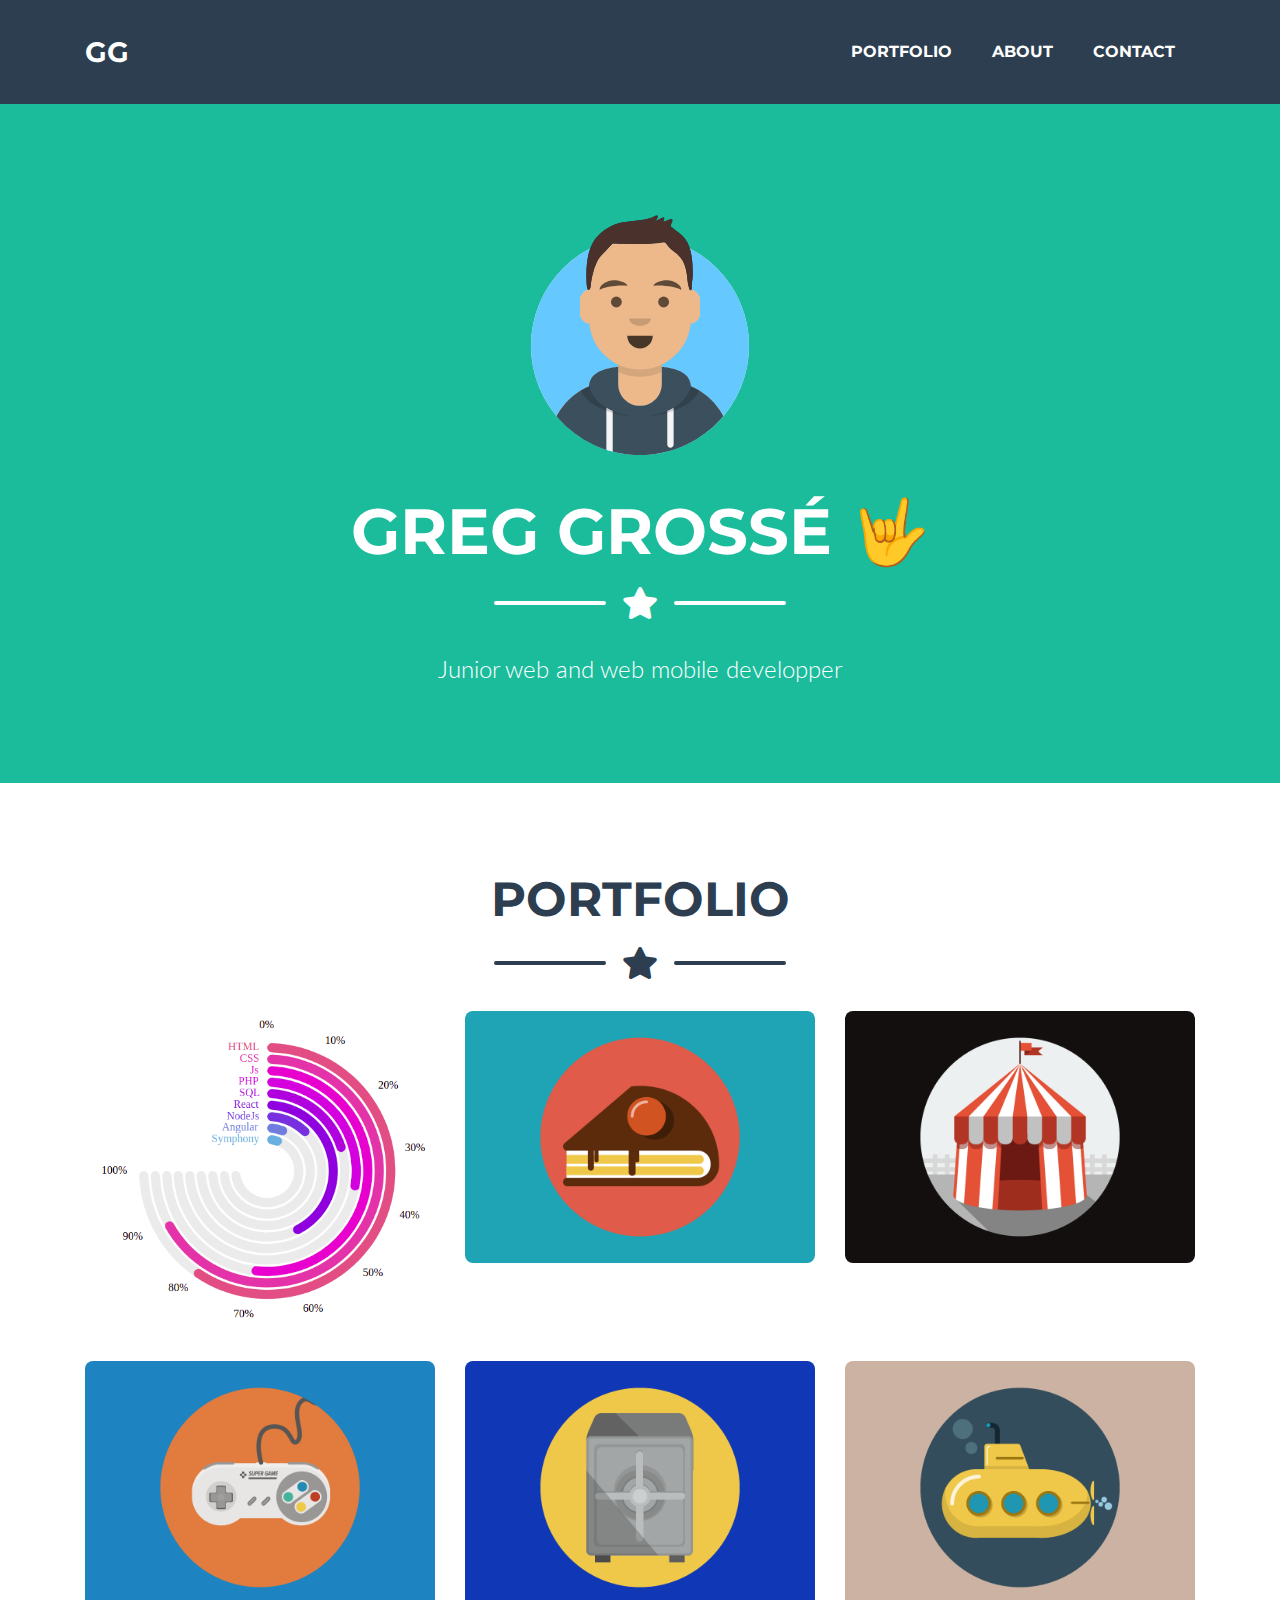
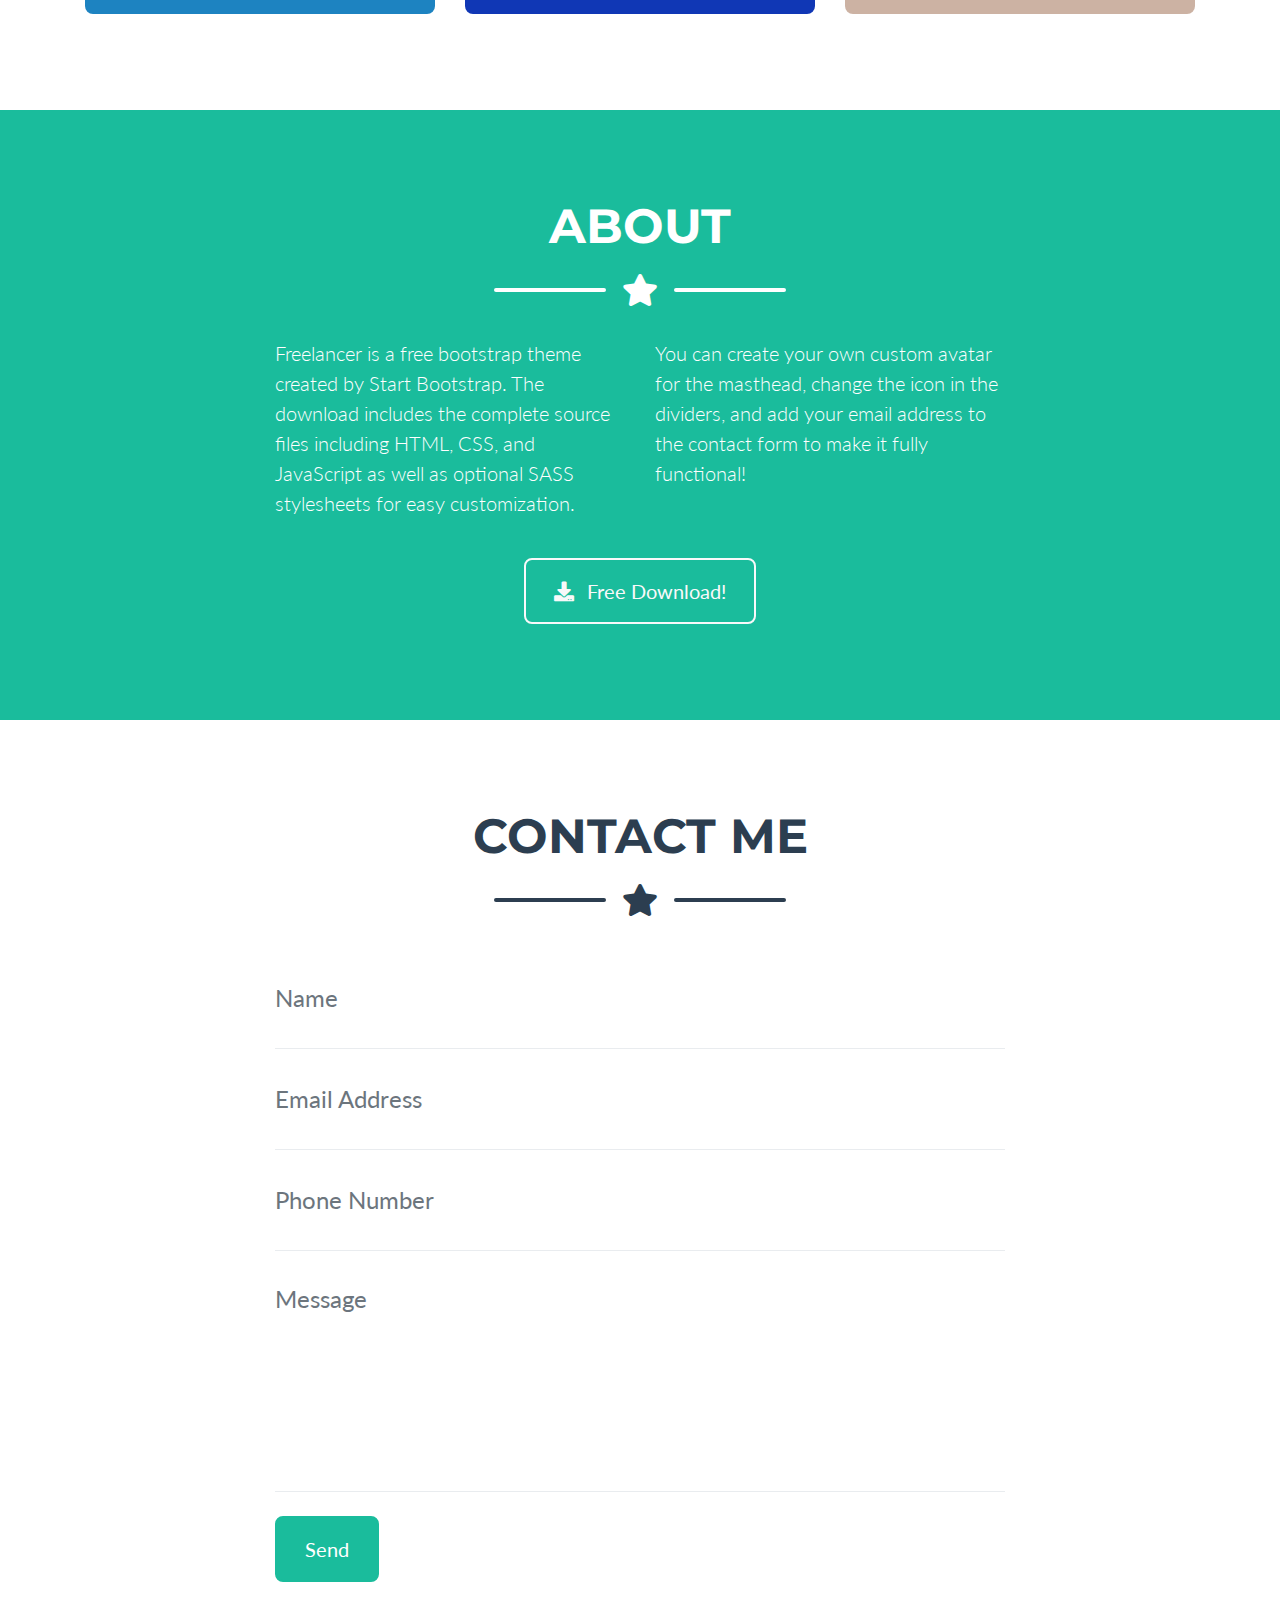
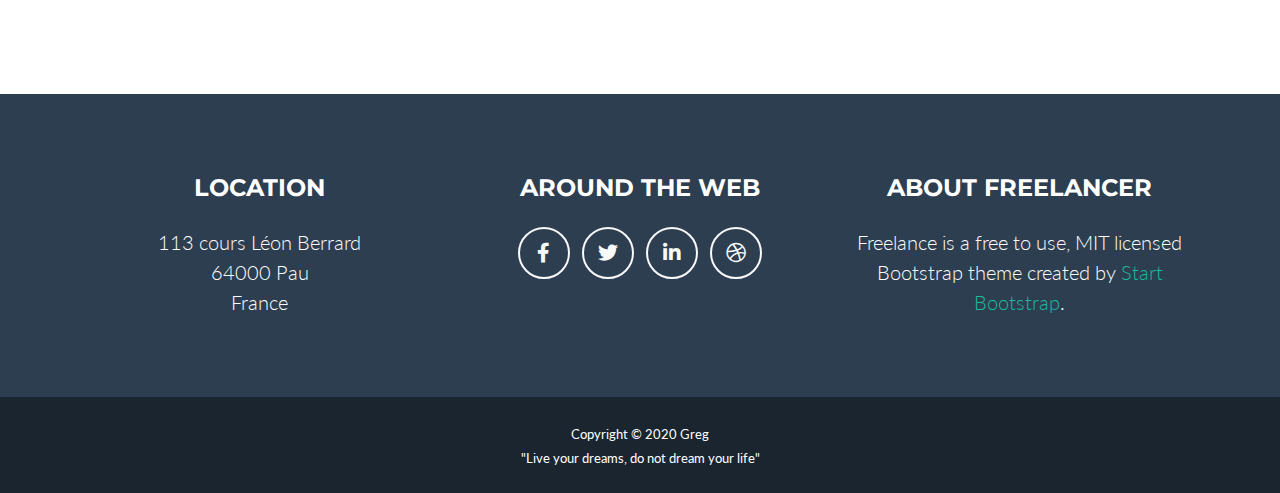
==== freelancer/index.html @ 430e90ca "maj" ====
<!DOCTYPE html>
<html lang="en">

<head>

  <meta charset="utf-8">
  <meta name="viewport" content="width=device-width, initial-scale=1, shrink-to-fit=no">
  <meta name="description" content="">
  <meta name="author" content="">

  <title>Greg portofolio</title>

  <!-- Custom fonts for this theme -->
  <link href="vendor/fontawesome-free/css/all.min.css" rel="stylesheet" type="text/css">
  <link href="https://fonts.googleapis.com/css?family=Montserrat:400,700" rel="stylesheet" type="text/css">
  <link href="https://fonts.googleapis.com/css?family=Lato:400,700,400italic,700italic" rel="stylesheet"
    type="text/css">

  <!-- Theme CSS -->
  <link href="css/freelancer.css" rel="stylesheet">

</head>

<body id="page-top">

  <!-- Navigation -->
  <nav class="navbar navbar-expand-lg bg-secondary text-uppercase fixed-top" id="mainNav">
    <div class="container">
      <a class="navbar-brand js-scroll-trigger" href="#page-top">GG</a>
      <button class="navbar-toggler navbar-toggler-right text-uppercase font-weight-bold bg-primary text-white rounded"
        type="button" data-toggle="collapse" data-target="#navbarResponsive" aria-controls="navbarResponsive"
        aria-expanded="false" aria-label="Toggle navigation">
        Menu
        <i class="fas fa-bars"></i>
      </button>
      <div class="collapse navbar-collapse" id="navbarResponsive">
        <ul class="navbar-nav ml-auto">
          <li class="nav-item mx-0 mx-lg-1">
            <a class="nav-link py-3 px-0 px-lg-3 rounded js-scroll-trigger" href="#portfolio">Portfolio</a>
          </li>
          <li class="nav-item mx-0 mx-lg-1">
            <a class="nav-link py-3 px-0 px-lg-3 rounded js-scroll-trigger" href="#about">About</a>
          </li>
          <li class="nav-item mx-0 mx-lg-1">
            <a class="nav-link py-3 px-0 px-lg-3 rounded js-scroll-trigger" href="#contact">Contact</a>
          </li>
        </ul>
      </div>
    </div>
  </nav>

  <!-- Masthead -->
  <header class="masthead bg-primary text-white text-center">
    <div class="container d-flex align-items-center flex-column">

      <!-- Masthead Avatar Image -->
      <img class="masthead-avatar mb-5" src="img/avataaarsg.svg" alt="">

      <!-- Masthead Heading -->
      <h1 class="masthead-heading text-uppercase mb-0">Greg Grossé 🤟</h1>

      <!-- Icon Divider -->
      <div class="divider-custom divider-light">
        <div class="divider-custom-line"></div>
        <div class="divider-custom-icon">
          <i class="fas fa-star"></i>
        </div>
        <div class="divider-custom-line"></div>
      </div>

      <!-- Masthead Subheading -->
      <p class="masthead-subheading font-weight-light mb-0">Junior web and web mobile developper</p>

    </div>
  </header>

  <!-- Portfolio Section -->
  <section class="page-section portfolio" id="portfolio">
    <div class="container">

      <!-- Portfolio Section Heading -->
      <h2 class="page-section-heading text-center text-uppercase text-secondary mb-0">Portfolio</h2>

      <!-- Icon Divider -->
      <div class="divider-custom">
        <div class="divider-custom-line"></div>
        <div class="divider-custom-icon">
          <i class="fas fa-star"></i>
        </div>
        <div class="divider-custom-line"></div>
      </div>

      <!-- Portfolio Grid Items -->
      <div class="row">

        <!-- Portfolio Item 1 -->
        <div class="col-md-6 col-lg-4">
          <div class="portfolio-item mx-auto" data-toggle="modal" data-target="#portfolioModal1">
            <div class="portfolio-item-caption d-flex align-items-center justify-content-center h-100 w-100">
              <div class="portfolio-item-caption-content text-center text-white">
                <i class="fas fa-plus fa-3x"></i>
              </div>
            </div>
            <img class="img-fluid" src="img/portfolio/chart.png" alt="">
          </div>
        </div>

        <!-- Portfolio Item 2 -->
        <div class="col-md-6 col-lg-4">
          <div class="portfolio-item mx-auto" data-toggle="modal" data-target="#portfolioModal2">
            <div class="portfolio-item-caption d-flex align-items-center justify-content-center h-100 w-100">
              <div class="portfolio-item-caption-content text-center text-white">
                <i class="fas fa-plus fa-3x"></i>
              </div>
            </div>
            <img class="img-fluid" src="img/portfolio/cake.png" alt="">
          </div>
        </div>

        <!-- Portfolio Item 3 -->
        <div class="col-md-6 col-lg-4">
          <div class="portfolio-item mx-auto" data-toggle="modal" data-target="#portfolioModal3">
            <div class="portfolio-item-caption d-flex align-items-center justify-content-center h-100 w-100">
              <div class="portfolio-item-caption-content text-center text-white">
                <i class="fas fa-plus fa-3x"></i>
              </div>
            </div>
            <img class="img-fluid" src="img/portfolio/circus.png" alt="">
          </div>
        </div>

        <!-- Portfolio Item 4 -->
        <div class="col-md-6 col-lg-4">
          <div class="portfolio-item mx-auto" data-toggle="modal" data-target="#portfolioModal4">
            <div class="portfolio-item-caption d-flex align-items-center justify-content-center h-100 w-100">
              <div class="portfolio-item-caption-content text-center text-white">
                <i class="fas fa-plus fa-3x"></i>
              </div>
            </div>
            <img class="img-fluid" src="img/portfolio/game.png" alt="">
          </div>
        </div>

        <!-- Portfolio Item 5 -->
        <div class="col-md-6 col-lg-4">
          <div class="portfolio-item mx-auto" data-toggle="modal" data-target="#portfolioModal5">
            <div class="portfolio-item-caption d-flex align-items-center justify-content-center h-100 w-100">
              <div class="portfolio-item-caption-content text-center text-white">
                <i class="fas fa-plus fa-3x"></i>
              </div>
            </div>
            <img class="img-fluid" src="img/portfolio/safe.png" alt="">
          </div>
        </div>

        <!-- Portfolio Item 6 -->
        <div class="col-md-6 col-lg-4">
          <div class="portfolio-item mx-auto" data-toggle="modal" data-target="#portfolioModal6">
            <div class="portfolio-item-caption d-flex align-items-center justify-content-center h-100 w-100">
              <div class="portfolio-item-caption-content text-center text-white">
                <i class="fas fa-plus fa-3x"></i>
              </div>
            </div>
            <img class="img-fluid" src="img/portfolio/submarine.png" alt="">
          </div>
        </div>

      </div>
      <!-- /.row -->

    </div>
  </section>

  <!-- About Section -->
  <section class="page-section bg-primary text-white mb-0" id="about">
    <div class="container">

      <!-- About Section Heading -->
      <h2 class="page-section-heading text-center text-uppercase text-white">About</h2>

      <!-- Icon Divider -->
      <div class="divider-custom divider-light">
        <div class="divider-custom-line"></div>
        <div class="divider-custom-icon">
          <i class="fas fa-star"></i>
        </div>
        <div class="divider-custom-line"></div>
      </div>

      <!-- About Section Content -->
      <div class="row">
        <div class="col-lg-4 ml-auto">
          <p class="lead">Freelancer is a free bootstrap theme created by Start Bootstrap. The download includes the
            complete source files including HTML, CSS, and JavaScript as well as optional SASS stylesheets for easy
            customization.</p>
        </div>
        <div class="col-lg-4 mr-auto">
          <p class="lead">You can create your own custom avatar for the masthead, change the icon in the dividers, and
            add your email address to the contact form to make it fully functional!</p>
        </div>
      </div>

      <!-- About Section Button -->
      <div class="text-center mt-4">
        <a class="btn btn-xl btn-outline-light" href="https://startbootstrap.com/themes/freelancer/">
          <i class="fas fa-download mr-2"></i>
          Free Download!
        </a>
      </div>

    </div>
  </section>

  <!-- Contact Section -->
  <section class="page-section" id="contact">
    <div class="container">

      <!-- Contact Section Heading -->
      <h2 class="page-section-heading text-center text-uppercase text-secondary mb-0">Contact Me</h2>

      <!-- Icon Divider -->
      <div class="divider-custom">
        <div class="divider-custom-line"></div>
        <div class="divider-custom-icon">
          <i class="fas fa-star"></i>
        </div>
        <div class="divider-custom-line"></div>
      </div>

      <!-- Contact Section Form -->
      <div class="row">
        <div class="col-lg-8 mx-auto">
          <!-- To configure the contact form email address, go to mail/contact_me.php and update the email address in the PHP file on line 19. -->
          <form name="sentMessage" id="contactForm" novalidate="novalidate">
            <div class="control-group">
              <div class="form-group floating-label-form-group controls mb-0 pb-2">
                <label>Name</label>
                <input class="form-control" id="name" type="text" placeholder="Name" required="required"
                  data-validation-required-message="Please enter your name.">
                <p class="help-block text-danger"></p>
              </div>
            </div>
            <div class="control-group">
              <div class="form-group floating-label-form-group controls mb-0 pb-2">
                <label>Email Address</label>
                <input class="form-control" id="email" type="email" placeholder="Email Address" required="required"
                  data-validation-required-message="Please enter your email address.">
                <p class="help-block text-danger"></p>
              </div>
            </div>
            <div class="control-group">
              <div class="form-group floating-label-form-group controls mb-0 pb-2">
                <label>Phone Number</label>
                <input class="form-control" id="phone" type="tel" placeholder="Phone Number" required="required"
                  data-validation-required-message="Please enter your phone number.">
                <p class="help-block text-danger"></p>
              </div>
            </div>
            <div class="control-group">
              <div class="form-group floating-label-form-group controls mb-0 pb-2">
                <label>Message</label>
                <textarea class="form-control" id="message" rows="5" placeholder="Message" required="required"
                  data-validation-required-message="Please enter a message."></textarea>
                <p class="help-block text-danger"></p>
              </div>
            </div>
            <br>
            <div id="success"></div>
            <div class="form-group">
              <button type="submit" class="btn btn-primary btn-xl" id="sendMessageButton">Send</button>
            </div>
          </form>
        </div>
      </div>

    </div>
  </section>

  <!-- Footer -->
  <footer class="footer text-center">
    <div class="container">
      <div class="row">

        <!-- Footer Location -->
        <div class="col-lg-4 mb-5 mb-lg-0">
          <h4 class="text-uppercase mb-4">Location</h4>
          <p class="lead mb-0">113 cours Léon Berrard
            <br>64000 Pau
            <br>France</p>
        </div>

        <!-- Footer Social Icons -->
        <div class="col-lg-4 mb-5 mb-lg-0">
          <h4 class="text-uppercase mb-4">Around the Web</h4>
          <a class="btn btn-outline-light btn-social mx-1" href="#">
            <i class="fab fa-fw fa-facebook-f"></i>
          </a>
          <a class="btn btn-outline-light btn-social mx-1" href="#">
            <i class="fab fa-fw fa-twitter"></i>
          </a>
          <a class="btn btn-outline-light btn-social mx-1" href="#">
            <i class="fab fa-fw fa-linkedin-in"></i>
          </a>
          <a class="btn btn-outline-light btn-social mx-1" href="#">
            <i class="fab fa-fw fa-dribbble"></i>
          </a>
        </div>

        <!-- Footer About Text -->
        <div class="col-lg-4">
          <h4 class="text-uppercase mb-4">About Freelancer</h4>
          <p class="lead mb-0">Freelance is a free to use, MIT licensed Bootstrap theme created by
            <a href="http://startbootstrap.com">Start Bootstrap</a>.</p>
        </div>

      </div>
    </div>
  </footer>

  <!-- Copyright Section -->
  <section class="copyright py-4 text-center text-white">
    <div class="container">
      <small>Copyright &copy; 2020 Greg<br>
        "Live your dreams, do not dream your life"
      </small>

    </div>

  </section>

  <!-- Scroll to Top Button (Only visible on small and extra-small screen sizes) -->
  <div class="scroll-to-top d-lg-none position-fixed ">
    <a class="js-scroll-trigger d-block text-center text-white rounded" href="#page-top">
      <i class="fa fa-chevron-up"></i>
    </a>
  </div>

  <!-- Portfolio Modals -->

  <!-- Portfolio Modal 1 -->
  <div class="portfolio-modal modal fade" id="portfolioModal1" tabindex="-1" role="dialog"
    aria-labelledby="portfolioModal1Label" aria-hidden="true">
    <div class="modal-dialog modal-xl" role="document">
      <div class="modal-content">
        <button type="button" class="close" data-dismiss="modal" aria-label="Close">
          <span aria-hidden="true">
            <i class="fas fa-times"></i>
          </span>
        </button>
        <div class="modal-body text-center">
          <div class="container">
            <div class="row justify-content-center">
              <div class="col-lg-8">
                <!-- Portfolio Modal - Title -->
                <h2 class="portfolio-modal-title text-secondary text-uppercase mb-0">Solid Gauge Chart</h2>
                <!-- Icon Divider -->
                <div class="divider-custom">
                  <div class="divider-custom-line"></div>
                  <div class="divider-custom-icon">
                    <i class="fas fa-star"></i>
                  </div>
                  <div class="divider-custom-line"></div>
                </div>
                <!-- Portfolio Modal - chart -->
                <div id="chartdiv"></div>
                <!-- Portfolio Modal - Text -->
                <p class="mb-5">Lorem ipsum dolor sit amet, consectetur adipisicing elit. Mollitia neque assumenda ipsam
                  nihil, molestias magnam, recusandae quos quis inventore quisquam velit asperiores, vitae?
                  Reprehenderit soluta, eos quod consequuntur itaque. Nam.</p>
                <button class="btn btn-primary" href="#" data-dismiss="modal">
                  <i class="fas fa-times fa-fw"></i>
                  Close Window
                </button>
              </div>
            </div>
          </div>
        </div>
      </div>
    </div>
  </div>

  <!-- Portfolio Modal 2 -->
  <div class="portfolio-modal modal fade" id="portfolioModal2" tabindex="-1" role="dialog"
    aria-labelledby="portfolioModal2Label" aria-hidden="true">
    <div class="modal-dialog modal-xl" role="document">
      <div class="modal-content">
        <button type="button" class="close" data-dismiss="modal" aria-label="Close">
          <span aria-hidden="true">
            <i class="fas fa-times"></i>
          </span>
        </button>
        <div class="modal-body text-center">
          <div class="container">
            <div class="row justify-content-center">
              <div class="col-lg-8">
                <!-- Portfolio Modal - Title -->
                <h2 class="portfolio-modal-title text-secondary text-uppercase mb-0">Compétence</h2>
                <!-- Icon Divider -->
                <div class="divider-custom">
                  <div class="divider-custom-line"></div>
                  <div class="divider-custom-icon">
                    <i class="fas fa-star"></i>
                  </div>
                  <div class="divider-custom-line"></div>
                </div>
                <!-- Portfolio Modal - Image -->
                <div class="compt">
                  <div class="compt1"></div>
                  <div class="compt2"></div>
                  <div class="compt3"></div>
                </div>
                <!-- Portfolio Modal - Text -->
                <p class="mb-5">XXXXXXX</p>
                <button class="btn btn-primary" href="#" data-dismiss="modal">
                  <i class="fas fa-times fa-fw"></i>
                  Close Window
                </button>
              </div>
            </div>
          </div>
        </div>
      </div>
    </div>
  </div>

  <!-- Portfolio Modal 3 -->
  <div class="portfolio-modal modal fade" id="portfolioModal3" tabindex="-1" role="dialog"
    aria-labelledby="portfolioModal3Label" aria-hidden="true">
    <div class="modal-dialog modal-xl" role="document">
      <div class="modal-content">
        <button type="button" class="close" data-dismiss="modal" aria-label="Close">
          <span aria-hidden="true">
            <i class="fas fa-times"></i>
          </span>
        </button>
        <div class="modal-body text-center">
          <div class="container">
            <div class="row justify-content-center">
              <div class="col-lg-8">
                <!-- Portfolio Modal - Title -->
                <h2 class="portfolio-modal-title text-secondary text-uppercase mb-0">Circus Tent</h2>
                <!-- Icon Divider -->
                <div class="divider-custom">
                  <div class="divider-custom-line"></div>
                  <div class="divider-custom-icon">
                    <i class="fas fa-star"></i>
                  </div>
                  <div class="divider-custom-line"></div>
                </div>
                <!-- Portfolio Modal - Image -->
                <img class="img-fluid rounded mb-5" src="img/portfolio/circus.png" alt="">
                <!-- Portfolio Modal - Text -->
                <p class="mb-5">Lorem ipsum dolor sit amet, consectetur adipisicing elit. Mollitia neque assumenda ipsam
                  nihil, molestias magnam, recusandae quos quis inventore quisquam velit asperiores, vitae?
                  Reprehenderit soluta, eos quod consequuntur itaque. Nam.</p>
                <button class="btn btn-primary" href="#" data-dismiss="modal">
                  <i class="fas fa-times fa-fw"></i>
                  Close Window
                </button>
              </div>
            </div>
          </div>
        </div>
      </div>
    </div>
  </div>

  <!-- Portfolio Modal 4 -->
  <div class="portfolio-modal modal fade" id="portfolioModal4" tabindex="-1" role="dialog"
    aria-labelledby="portfolioModal4Label" aria-hidden="true">
    <div class="modal-dialog modal-xl" role="document">
      <div class="modal-content">
        <button type="button" class="close" data-dismiss="modal" aria-label="Close">
          <span aria-hidden="true">
            <i class="fas fa-times"></i>
          </span>
        </button>
        <div class="modal-body text-center">
          <div class="container">
            <div class="row justify-content-center">
              <div class="col-lg-8">
                <!-- Portfolio Modal - Title -->
                <h2 class="portfolio-modal-title text-secondary text-uppercase mb-0">Controller</h2>
                <!-- Icon Divider -->
                <div class="divider-custom">
                  <div class="divider-custom-line"></div>
                  <div class="divider-custom-icon">
                    <i class="fas fa-star"></i>
                  </div>
                  <div class="divider-custom-line"></div>
                </div>
                <!-- Portfolio Modal - Image -->
                <img class="img-fluid rounded mb-5" src="img/portfolio/game.png" alt="">
                <!-- Portfolio Modal - Text -->
                <p class="mb-5">Lorem ipsum dolor sit amet, consectetur adipisicing elit. Mollitia neque assumenda ipsam
                  nihil, molestias magnam, recusandae quos quis inventore quisquam velit asperiores, vitae?
                  Reprehenderit soluta, eos quod consequuntur itaque. Nam.</p>
                <button class="btn btn-primary" href="#" data-dismiss="modal">
                  <i class="fas fa-times fa-fw"></i>
                  Close Window
                </button>
              </div>
            </div>
          </div>
        </div>
      </div>
    </div>
  </div>

  <!-- Portfolio Modal 5 -->
  <div class="portfolio-modal modal fade" id="portfolioModal5" tabindex="-1" role="dialog"
    aria-labelledby="portfolioModal5Label" aria-hidden="true">
    <div class="modal-dialog modal-xl" role="document">
      <div class="modal-content">
        <button type="button" class="close" data-dismiss="modal" aria-label="Close">
          <span aria-hidden="true">
            <i class="fas fa-times"></i>
          </span>
        </button>
        <div class="modal-body text-center">
          <div class="container">
            <div class="row justify-content-center">
              <div class="col-lg-8">
                <!-- Portfolio Modal - Title -->
                <h2 class="portfolio-modal-title text-secondary text-uppercase mb-0">Locked Safe</h2>
                <!-- Icon Divider -->
                <div class="divider-custom">
                  <div class="divider-custom-line"></div>
                  <div class="divider-custom-icon">
                    <i class="fas fa-star"></i>
                  </div>
                  <div class="divider-custom-line"></div>
                </div>
                <!-- Portfolio Modal - Image -->
                <img class="img-fluid rounded mb-5" src="img/portfolio/safe.png" alt="">
                <!-- Portfolio Modal - Text -->
                <p class="mb-5">Lorem ipsum dolor sit amet, consectetur adipisicing elit. Mollitia neque assumenda ipsam
                  nihil, molestias magnam, recusandae quos quis inventore quisquam velit asperiores, vitae?
                  Reprehenderit soluta, eos quod consequuntur itaque. Nam.</p>
                <button class="btn btn-primary" href="#" data-dismiss="modal">
                  <i class="fas fa-times fa-fw"></i>
                  Close Window
                </button>
              </div>
            </div>
          </div>
        </div>
      </div>
    </div>
  </div>

  <!-- Portfolio Modal 6 -->
  <div class="portfolio-modal modal fade" id="portfolioModal6" tabindex="-1" role="dialog"
    aria-labelledby="portfolioModal6Label" aria-hidden="true">
    <div class="modal-dialog modal-xl" role="document">
      <div class="modal-content">
        <button type="button" class="close" data-dismiss="modal" aria-label="Close">
          <span aria-hidden="true">
            <i class="fas fa-times"></i>
          </span>
        </button>
        <div class="modal-body text-center">
          <div class="container">
            <div class="row justify-content-center">
              <div class="col-lg-8">
                <!-- Portfolio Modal - Title -->
                <h2 class="portfolio-modal-title text-secondary text-uppercase mb-0">Submarine</h2>
                <!-- Icon Divider -->
                <div class="divider-custom">
                  <div class="divider-custom-line"></div>
                  <div class="divider-custom-icon">
                    <i class="fas fa-star"></i>
                  </div>
                  <div class="divider-custom-line"></div>
                </div>
                <!-- Portfolio Modal - Image -->
                <img class="img-fluid rounded mb-5" src="img/portfolio/submarine.png" alt="">
                <!-- Portfolio Modal - Text -->
                <p class="mb-5">Lorem ipsum dolor sit amet, consectetur adipisicing elit. Mollitia neque assumenda ipsam
                  nihil, molestias magnam, recusandae quos quis inventore quisquam velit asperiores, vitae?
                  Reprehenderit soluta, eos quod consequuntur itaque. Nam.</p>
                <button class="btn btn-primary" href="#" data-dismiss="modal">
                  <i class="fas fa-times fa-fw"></i>
                  Close Window
                </button>
              </div>
            </div>
          </div>
        </div>
      </div>
    </div>
  </div>

  <!-- Bootstrap core JavaScript -->
  <script src="vendor/jquery/jquery.min.js"></script>
  <script src="vendor/bootstrap/js/bootstrap.bundle.min.js"></script>

  <!-- Plugin JavaScript -->
  <script src="vendor/jquery-easing/jquery.easing.min.js"></script>

  <!-- Contact Form JavaScript -->
  <script src="js/jqBootstrapValidation.js"></script>
  <script src="js/contact_me.js"></script>

  <!-- Custom scripts for this template -->
  <script src="js/freelancer.min.js"></script>

  <!-- amchart script JavaScript -->
  <script src="https://www.amcharts.com/lib/4/core.js"></script>
  <script src="https://www.amcharts.com/lib/4/charts.js"></script>
  <script src="https://www.amcharts.com/lib/4/themes/animated.js"></script>
  <script src="js/charts.js"></script>
<!-- requete strapi -->
  <script src="js/requeteCompt.js"></script>

</body>

</html>
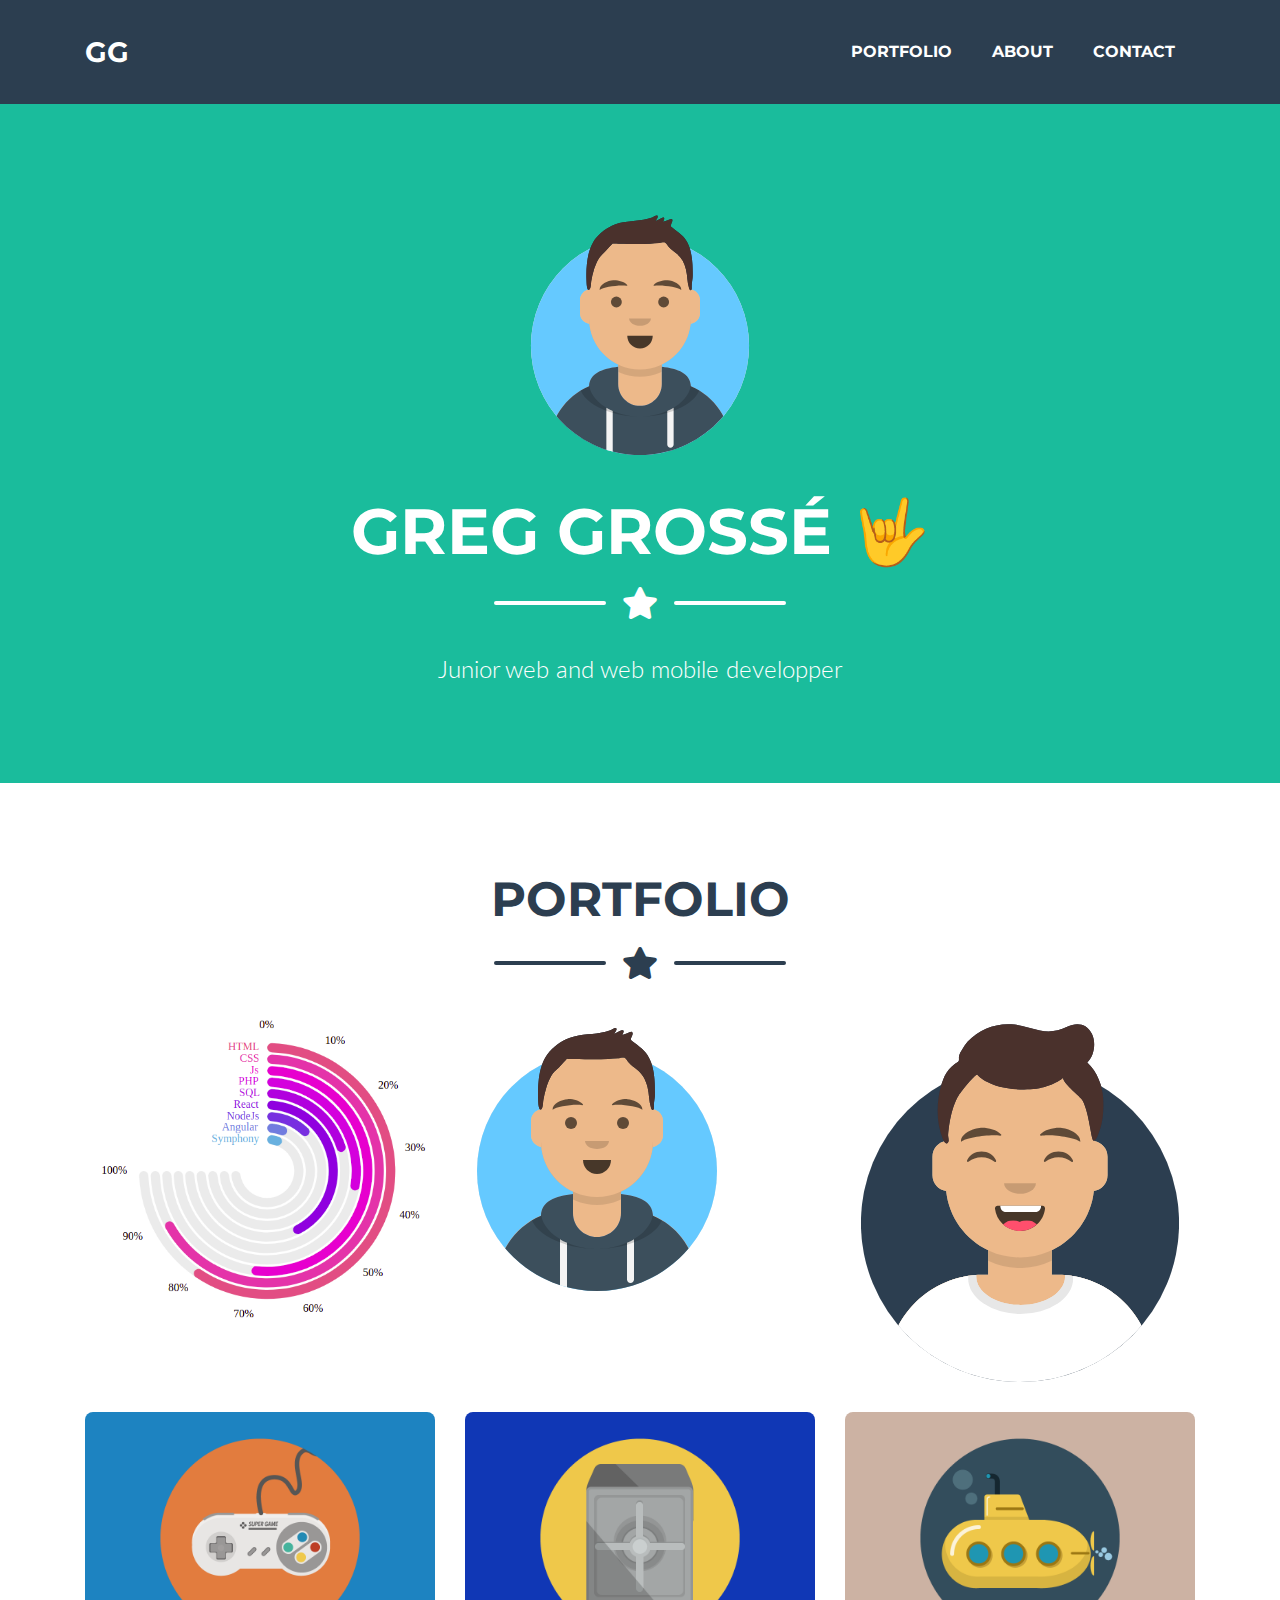
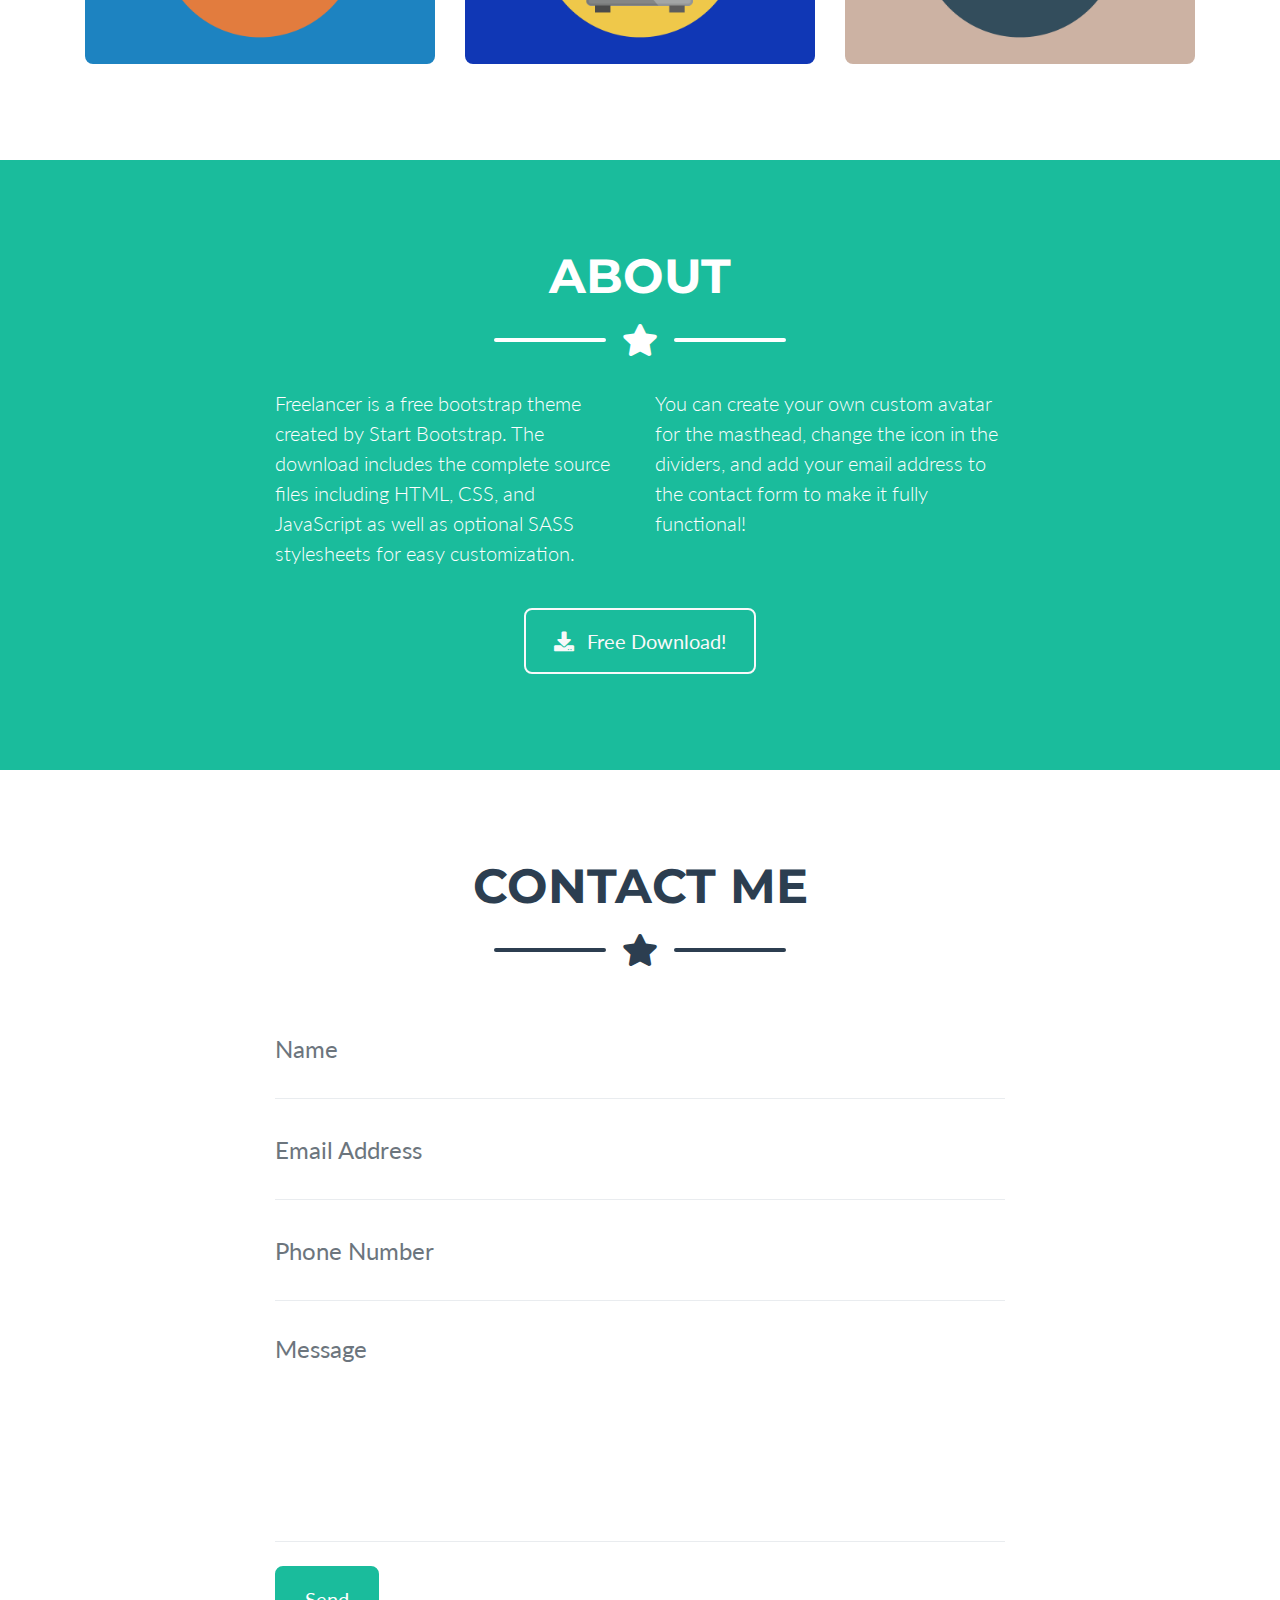
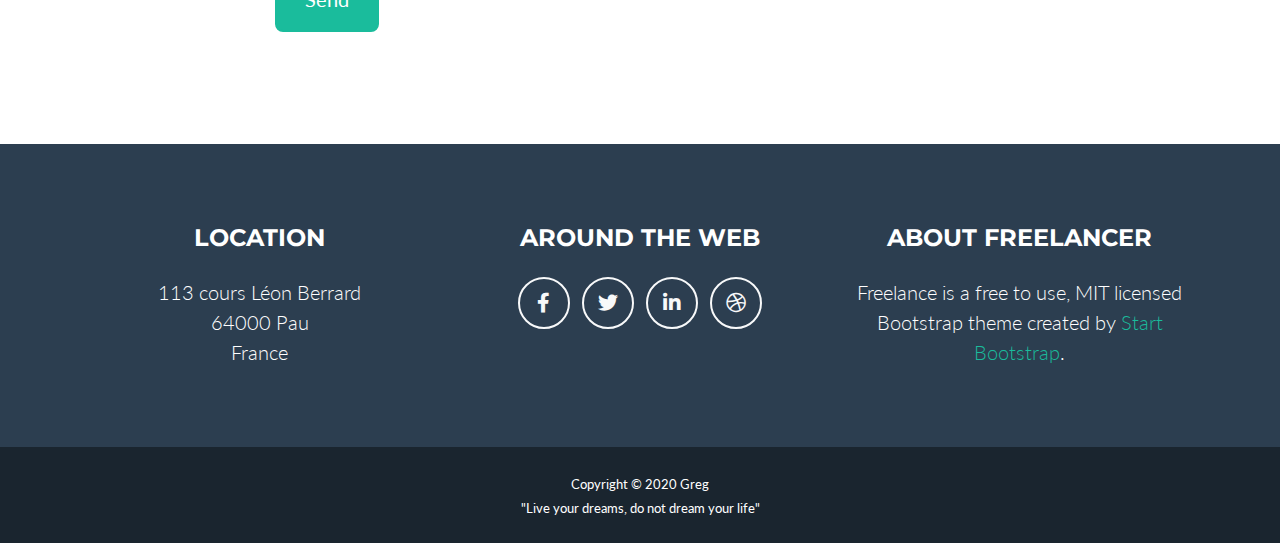
==== commit 41efbcc9: "20-01" ====
--- a/freelancer/index.html
+++ b/freelancer/index.html
@@ -113,7 +113,7 @@
                 <i class="fas fa-plus fa-3x"></i>
               </div>
             </div>
-            <img class="img-fluid" src="img/portfolio/cake.png" alt="">
+            <img class="img-fluid" src="img/avataaarsg.svg" alt="">
           </div>
         </div>
 
@@ -125,7 +125,7 @@
                 <i class="fas fa-plus fa-3x"></i>
               </div>
             </div>
-            <img class="img-fluid" src="img/portfolio/circus.png" alt="">
+            <img class="img-fluid" src="img/avataaars.svg" alt="">
           </div>
         </div>
 
@@ -394,7 +394,7 @@
             <div class="row justify-content-center">
               <div class="col-lg-8">
                 <!-- Portfolio Modal - Title -->
-                <h2 class="portfolio-modal-title text-secondary text-uppercase mb-0">Compétence</h2>
+                <h2 class="portfolio-modal-title text-secondary text-uppercase mb-0">Compétence Métiers</h2>
                 <!-- Icon Divider -->
                 <div class="divider-custom">
                   <div class="divider-custom-line"></div>
@@ -407,7 +407,6 @@
                 <div class="compt">
                   <div class="compt1"></div>
                   <div class="compt2"></div>
-                  <div class="compt3"></div>
                 </div>
                 <!-- Portfolio Modal - Text -->
                 <p class="mb-5">XXXXXXX</p>
@@ -438,7 +437,7 @@
             <div class="row justify-content-center">
               <div class="col-lg-8">
                 <!-- Portfolio Modal - Title -->
-                <h2 class="portfolio-modal-title text-secondary text-uppercase mb-0">Circus Tent</h2>
+                <h2 class="portfolio-modal-title text-secondary text-uppercase mb-0">Compétence Humaine</h2>
                 <!-- Icon Divider -->
                 <div class="divider-custom">
                   <div class="divider-custom-line"></div>
@@ -448,11 +447,11 @@
                   <div class="divider-custom-line"></div>
                 </div>
                 <!-- Portfolio Modal - Image -->
-                <img class="img-fluid rounded mb-5" src="img/portfolio/circus.png" alt="">
+                <div class="hum">
+                  <div class="hum1"></div>
+                </div>
                 <!-- Portfolio Modal - Text -->
-                <p class="mb-5">Lorem ipsum dolor sit amet, consectetur adipisicing elit. Mollitia neque assumenda ipsam
-                  nihil, molestias magnam, recusandae quos quis inventore quisquam velit asperiores, vitae?
-                  Reprehenderit soluta, eos quod consequuntur itaque. Nam.</p>
+                <p class="mb-5">Exemple de requete sur base de donnees Strapi via fetch </p>
                 <button class="btn btn-primary" href="#" data-dismiss="modal">
                   <i class="fas fa-times fa-fw"></i>
                   Close Window
@@ -480,7 +479,7 @@
             <div class="row justify-content-center">
               <div class="col-lg-8">
                 <!-- Portfolio Modal - Title -->
-                <h2 class="portfolio-modal-title text-secondary text-uppercase mb-0">Controller</h2>
+                <h2 class="portfolio-modal-title text-secondary text-uppercase mb-0">Competences Technologiques</h2>
                 <!-- Icon Divider -->
                 <div class="divider-custom">
                   <div class="divider-custom-line"></div>
@@ -490,11 +489,13 @@
                   <div class="divider-custom-line"></div>
                 </div>
                 <!-- Portfolio Modal - Image -->
-                <img class="img-fluid rounded mb-5" src="img/portfolio/game.png" alt="">
+                <div class="compt3">
+                  <div class="compt4"></div>
+                  <div class="compt5"></div>
+                  <div class="compt6"></div>
+                </div
                 <!-- Portfolio Modal - Text -->
-                <p class="mb-5">Lorem ipsum dolor sit amet, consectetur adipisicing elit. Mollitia neque assumenda ipsam
-                  nihil, molestias magnam, recusandae quos quis inventore quisquam velit asperiores, vitae?
-                  Reprehenderit soluta, eos quod consequuntur itaque. Nam.</p>
+                <p class="mb-5">TEST TEST TEST</p>
                 <button class="btn btn-primary" href="#" data-dismiss="modal">
                   <i class="fas fa-times fa-fw"></i>
                   Close Window
